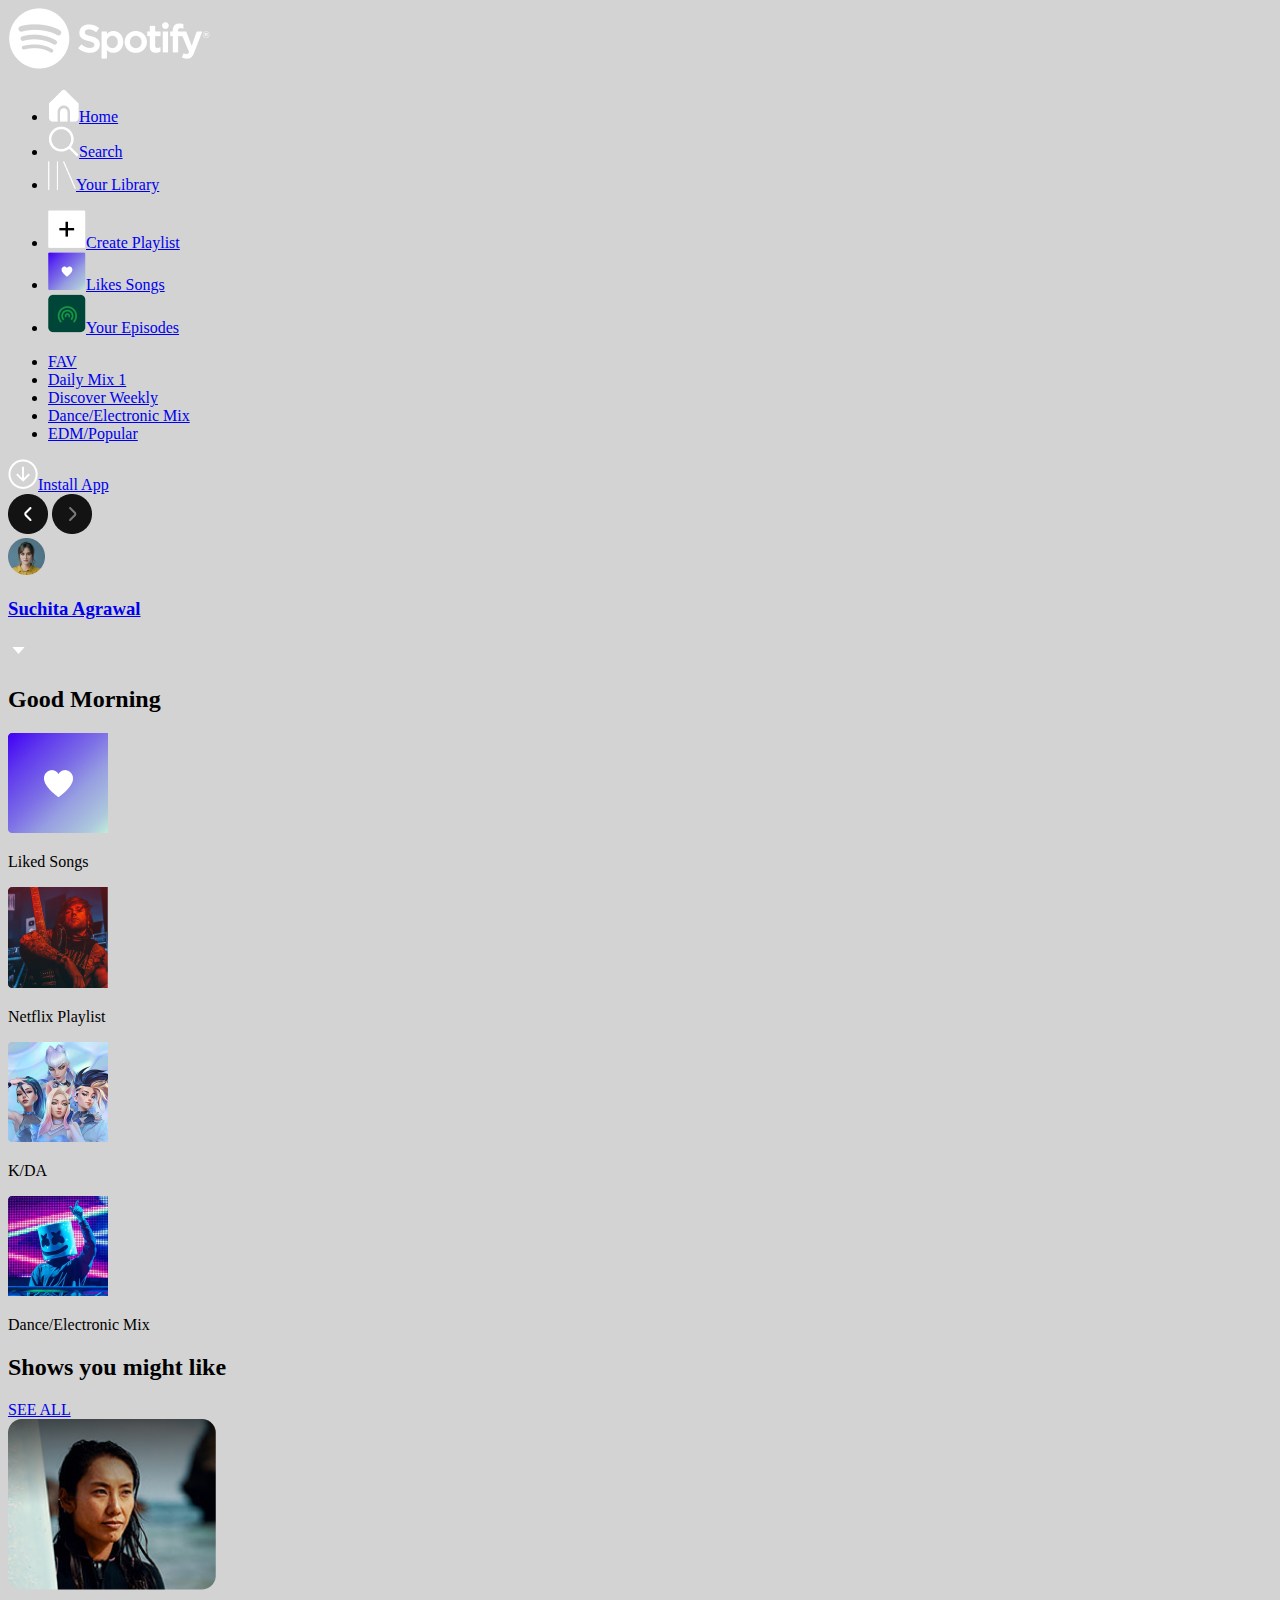
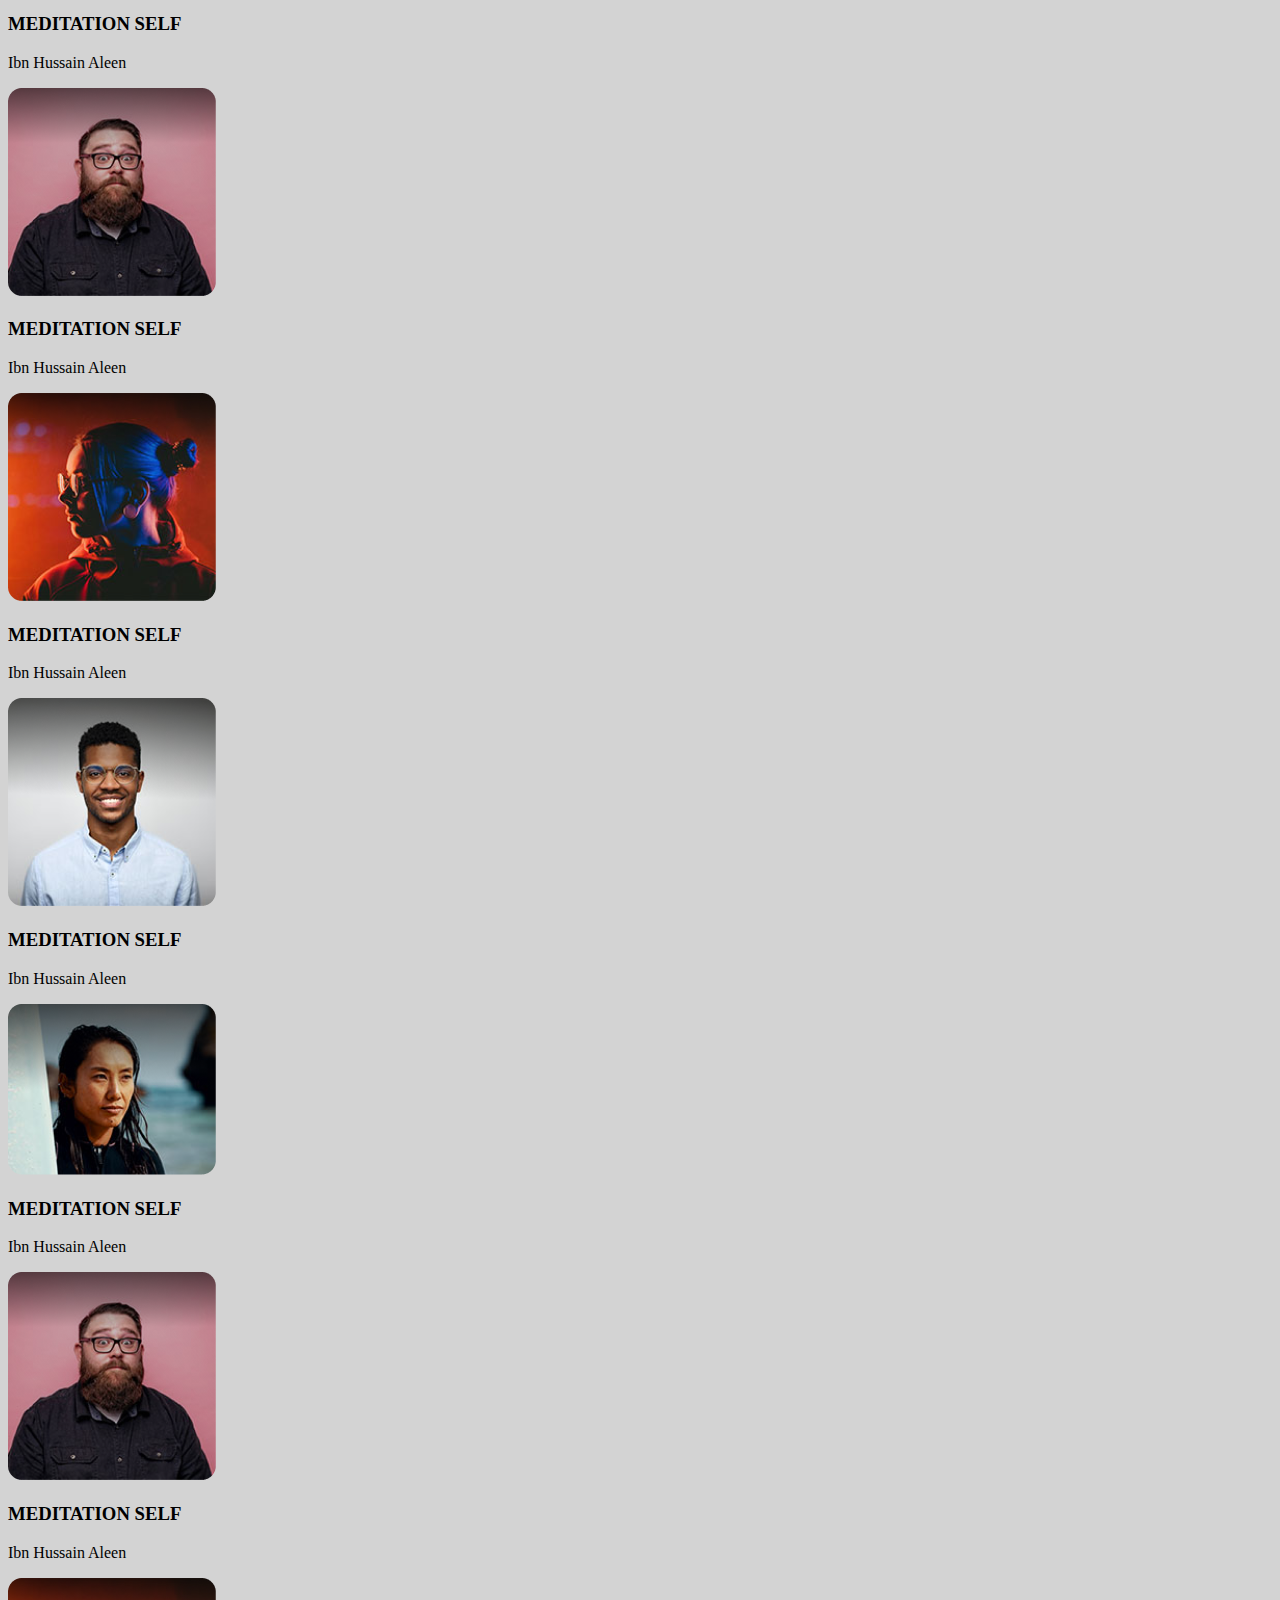
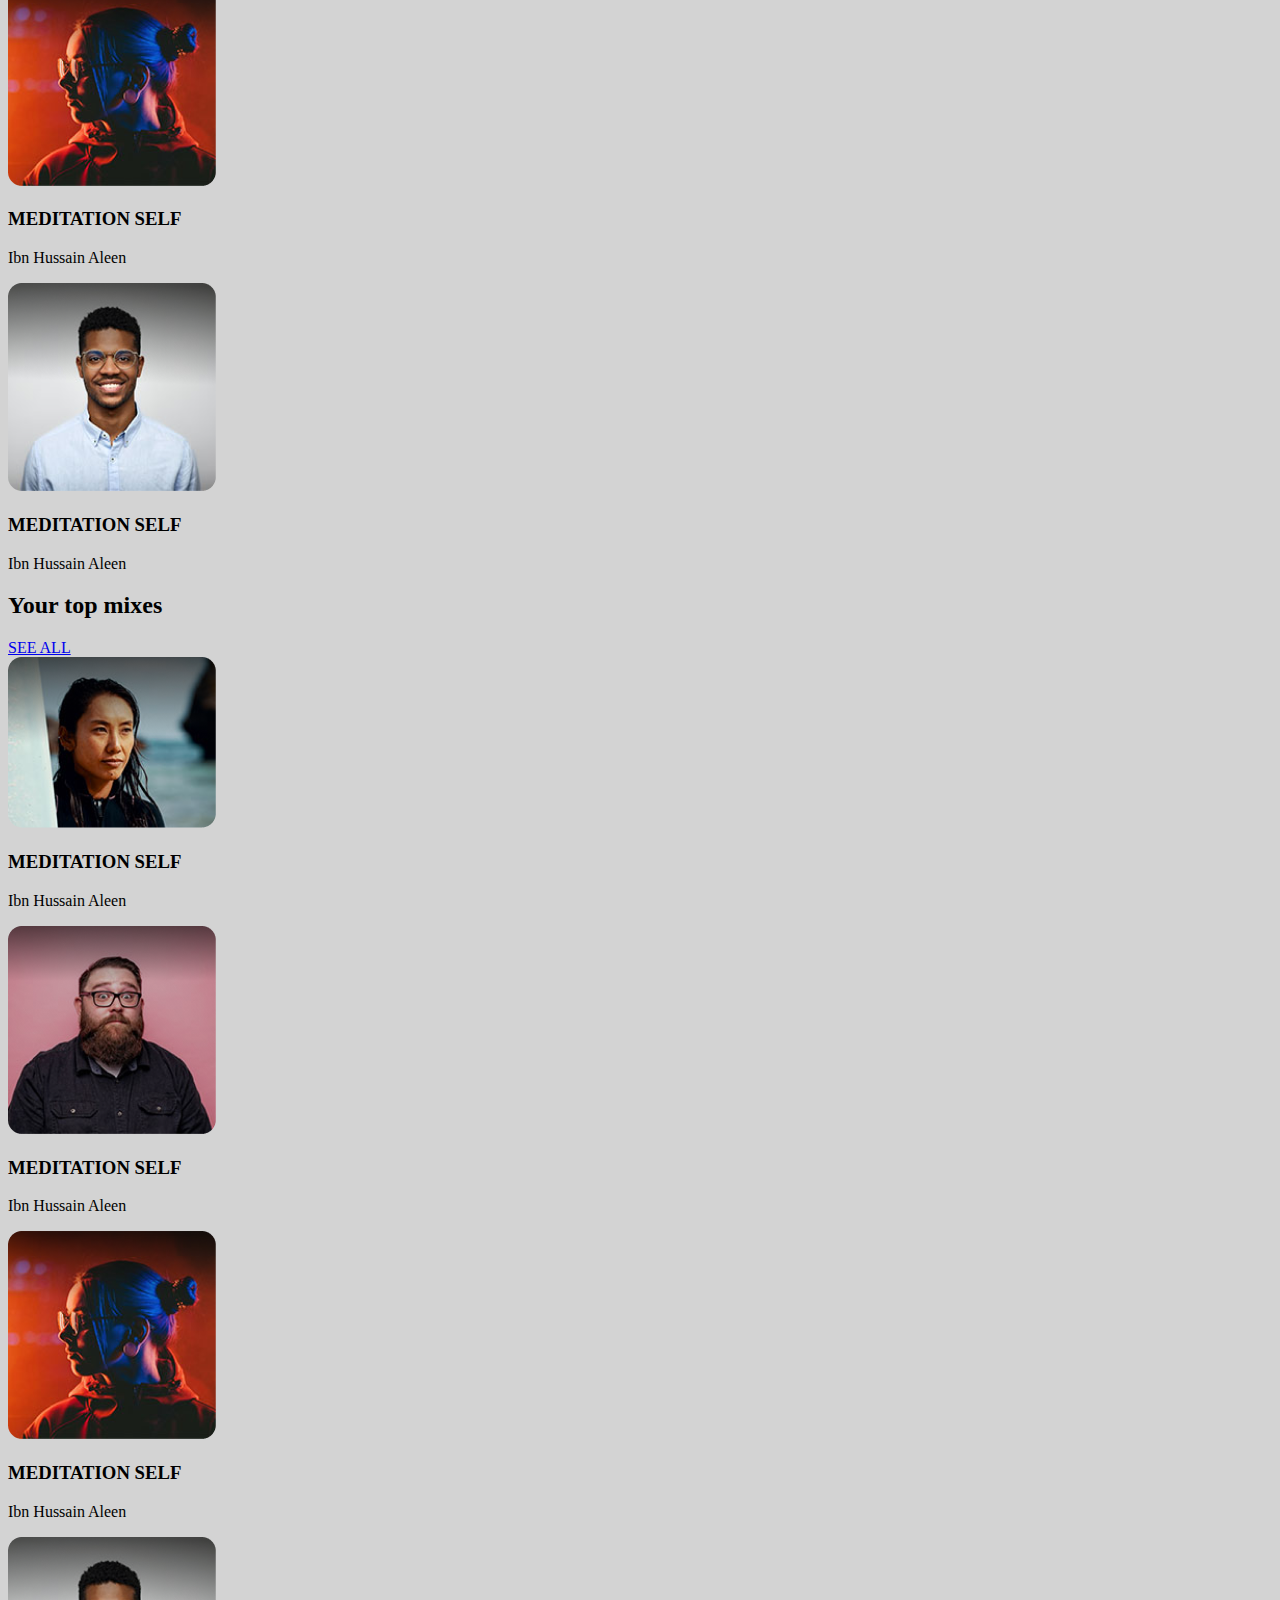
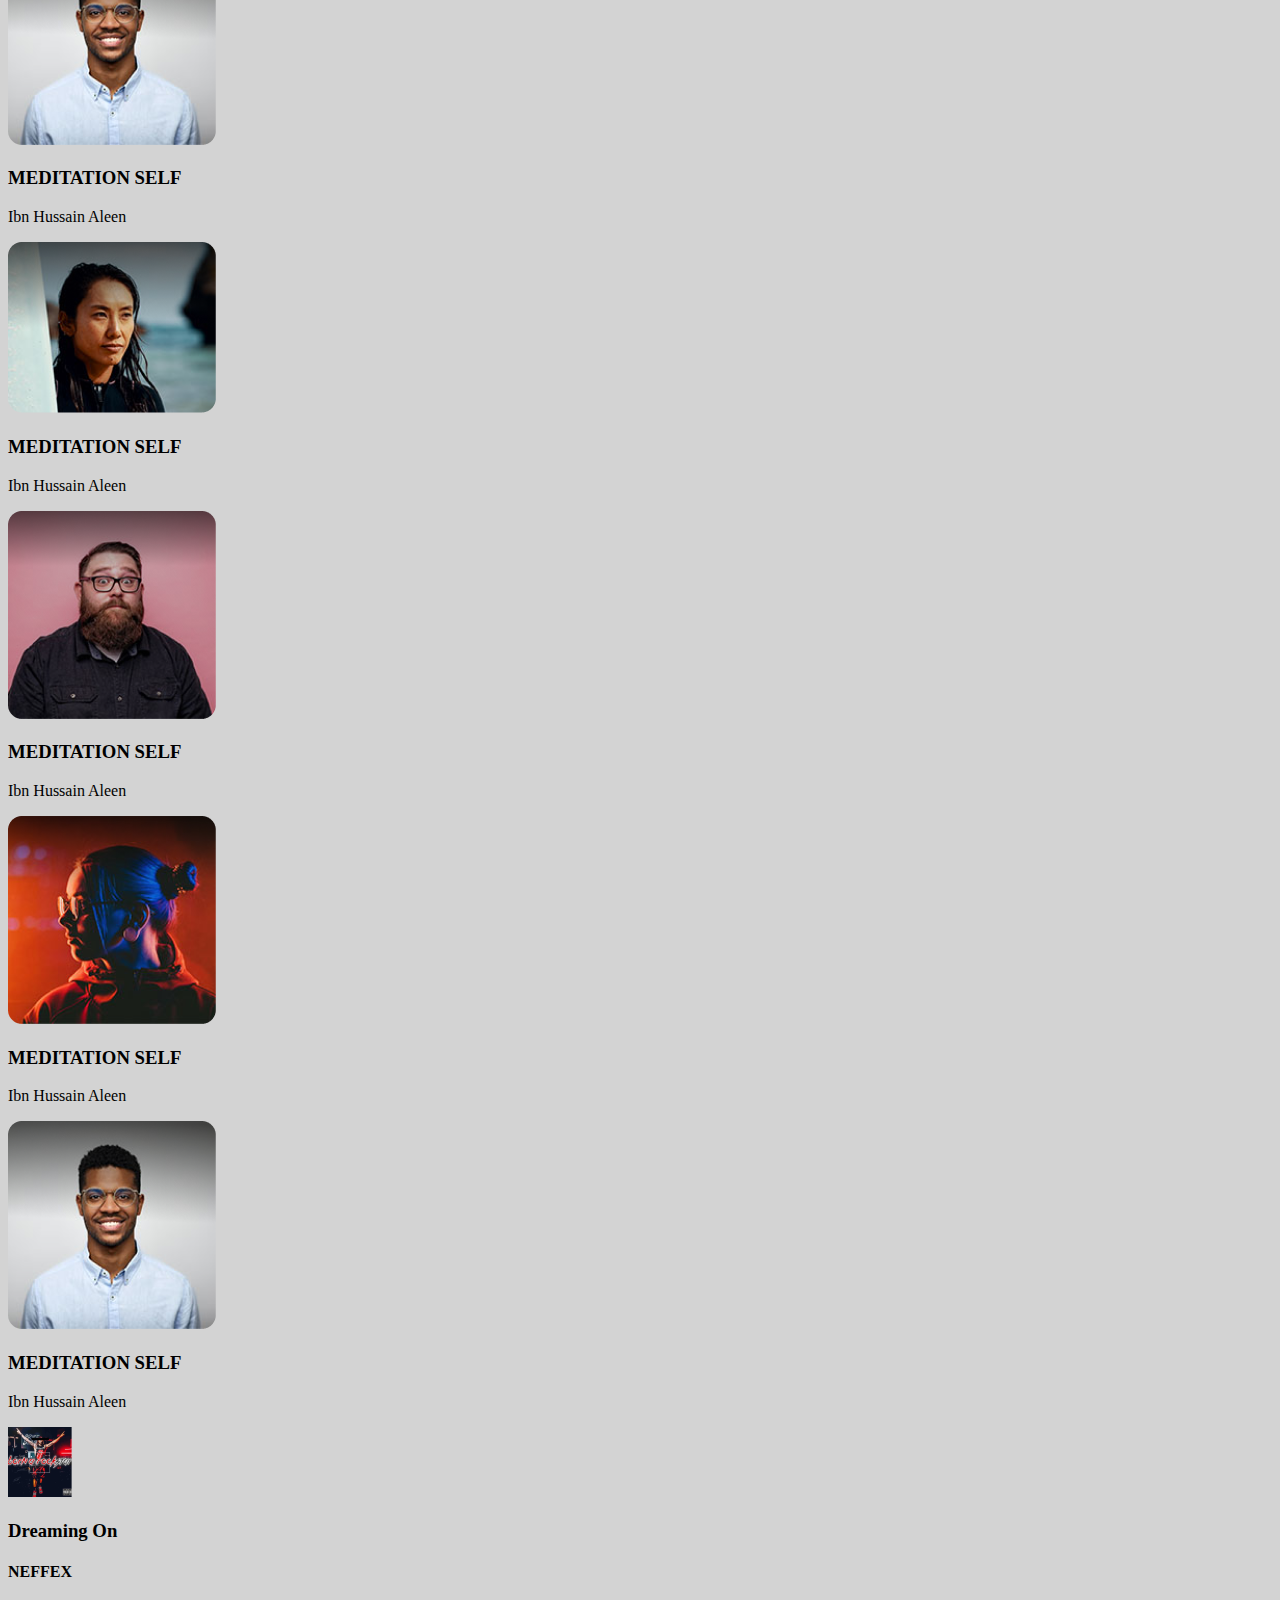
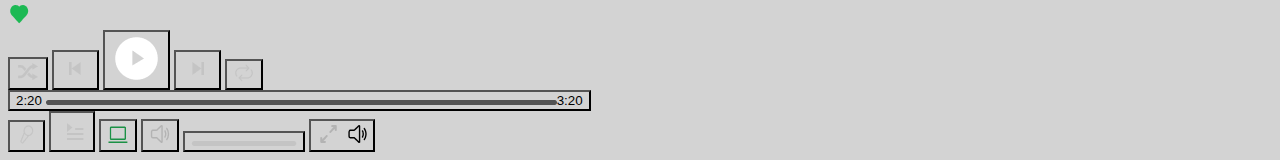
==== index.html @ 658cb2c1 "HTML structure" ====
<!DOCTYPE html>
<html lang="en">
  <head>
    <meta charset="UTF-8" />
    <meta name="viewport" content="width=device-width, initial-scale=1.0" />
    <title>Document</title>
    <link rel="stylesheet" href="style.css" />
  </head>
  <body>
    <div id="layout">
      <div id="a">
        <div class="side-nav-bar">
          <div class="spotify-logo">
            <img src="./figma/1/Spotify logo.png" />
          </div>
          <!-- <li id="home-btn"><a href="#" class="flex"><img src="./figma/1/Home.png">Home</a></li> -->

          <div class="left-top left">
            <ul>
              <li class="home-btn">
                <a href="#" class="flex"
                  ><img src="./figma/1/Home.png" />Home</a
                >
              </li>
              <li>
                <a href="#" class="flex"
                  ><img src="./figma/1/Search.png" />Search</a
                >
              </li>
              <li>
                <a href="#" class="flex"
                  ><img src="./figma/1/Your library.png" />Your Library</a
                >
              </li>
            </ul>
          </div>

          <div class="left-middle left">
            <ul>
              <li>
                <a href="#" class="flex"
                  ><img src="./figma/1/plus.png" />Create Playlist</a
                >
              </li>
              <li>
                <a href="#" class="flex"
                  ><img src="./figma/1/purpleheart.png" />Likes Songs</a
                >
              </li>
              <li>
                <a href="#" class="flex"
                  ><img src="./figma/1/hotspot.png" />Your Episodes</a
                >
              </li>
            </ul>
          </div>

          <div class="left-playlist left">
            <ul>
              <li><a href="#">FAV</a></li>
              <li><a href="#">Daily Mix 1</a></li>
              <li><a href="#">Discover Weekly</a></li>
              <li><a href="#">Dance/Electronic Mix</a></li>
              <li><a href="#">EDM/Popular</a></li>
            </ul>
          </div>

          <div class="install-app">
            <a href="#" class="flex">
              <img src="./figma/1/download.png" />Install App
            </a>
          </div>
        </div>
      </div>
      <div id="b">
        <div class="main-container">
          <div class="top-bar">
            <div class="left-right-button">
              <a href="#"><img src="./figma/1/backward.png" /></a>
              <a href="#"><img src="./figma/1/forward.png" /></a>
            </div>

            <div class="your-profile">
              <a href="#" class="flex"
                ><img src="./figma/1/profile.png" />
                <h3>Suchita Agrawal</h3>
                <img src="./figma/1/down.png"
              /></a>
            </div>
          </div>
        </div>
      </div>
      <div id="c">
        <div class="title-playlist">
          <h2>Good Morning</h2>
          <div class="list-1">
            <div class="card-1">
              <img src="./figma/1/Purple-big.png" width="100px" />
              <p>Liked Songs</p>
            </div>
            <div class="card-1">
              <img src="./figma/1/man.png" width="100px" />
              <p>Netflix Playlist</p>
            </div>
            <div class="card-1">
              <img src="./figma/1/KDA.png" width="100px" />
              <p>K/DA</p>
            </div>
            <div class="card-1">
              <img src="./figma/1/marshmellow.png" width="100px" />
              <p>Dance/Electronic Mix</p>
            </div>
          </div>
        </div>
        <div class="heading">
          <h2>Shows you might like</h2>
          <a href="#">SEE ALL</a>
        </div>
        <div class="title-playlist-2">
          <div class="list-2">
            <div class="card-2">
              <img
                class="card-2-img"
                src="./figma/1/Rectangle 16.png"
                alt="img"
              />
              <h3>MEDITATION SELF</h3>
              <p>Ibn Hussain Aleen</p>
            </div>

            <div class="card-2">
              <img
                class="card-2-img"
                src="./figma/1/Rectangle 21.png"
                alt="img"
              />
              <h3>MEDITATION SELF</h3>
              <p>Ibn Hussain Aleen</p>
            </div>

            <div class="card-2">
              <img
                class="card-2-img"
                src="./figma/1/Rectangle 22.png"
                alt="img"
              />
              <h3>MEDITATION SELF</h3>
              <p>Ibn Hussain Aleen</p>
            </div>

            <div class="card-2">
              <img
                class="card-2-img"
                src="./figma/1/Rectangle 23.png"
                alt="img"
              />
              <h3>MEDITATION SELF</h3>
              <p>Ibn Hussain Aleen</p>
            </div>

            <div class="card-2">
              <img
                class="card-2-img"
                src="./figma/1/Rectangle 16.png"
                alt="img"
              />
              <h3>MEDITATION SELF</h3>
              <p>Ibn Hussain Aleen</p>
            </div>

            <div class="card-2">
              <img
                class="card-2-img"
                src="./figma/1/Rectangle 21.png"
                alt="img"
              />
              <h3>MEDITATION SELF</h3>
              <p>Ibn Hussain Aleen</p>
            </div>

            <div class="card-2">
              <img
                class="card-2-img"
                src="./figma/1/Rectangle 22.png"
                alt="img"
              />
              <h3>MEDITATION SELF</h3>
              <p>Ibn Hussain Aleen</p>
            </div>

            <div class="card-2">
              <img
                class="card-2-img"
                src="./figma/1/Rectangle 23.png"
                alt="img"
              />
              <h3>MEDITATION SELF</h3>
              <p>Ibn Hussain Aleen</p>
            </div>
          </div>
        </div>

        <div class="heading">
          <h2>Your top mixes</h2>
          <a href="#">SEE ALL</a>
        </div>
        <div class="title-playlist-2">
          <div class="list-2">
            <div class="card-2">
              <img
                class="card-2-img"
                src="./figma/1/Rectangle 16.png"
                alt="img"
              />
              <h3>MEDITATION SELF</h3>
              <p>Ibn Hussain Aleen</p>
            </div>

            <div class="card-2">
              <img
                class="card-2-img"
                src="./figma/1/Rectangle 21.png"
                alt="img"
              />
              <h3>MEDITATION SELF</h3>
              <p>Ibn Hussain Aleen</p>
            </div>

            <div class="card-2">
              <img
                class="card-2-img"
                src="./figma/1/Rectangle 22.png"
                alt="img"
              />
              <h3>MEDITATION SELF</h3>
              <p>Ibn Hussain Aleen</p>
            </div>

            <div class="card-2">
              <img
                class="card-2-img"
                src="./figma/1/Rectangle 23.png"
                alt="img"
              />
              <h3>MEDITATION SELF</h3>
              <p>Ibn Hussain Aleen</p>
            </div>

            <div class="card-2">
              <img
                class="card-2-img"
                src="./figma/1/Rectangle 16.png"
                alt="img"
              />
              <h3>MEDITATION SELF</h3>
              <p>Ibn Hussain Aleen</p>
            </div>

            <div class="card-2">
              <img
                class="card-2-img"
                src="./figma/1/Rectangle 21.png"
                alt="img"
              />
              <h3>MEDITATION SELF</h3>
              <p>Ibn Hussain Aleen</p>
            </div>

            <div class="card-2">
              <img
                class="card-2-img"
                src="./figma/1/Rectangle 22.png"
                alt="img"
              />
              <h3>MEDITATION SELF</h3>
              <p>Ibn Hussain Aleen</p>
            </div>

            <div class="card-2">
              <img
                class="card-2-img"
                src="./figma/1/Rectangle 23.png"
                alt="img"
              />
              <h3>MEDITATION SELF</h3>
              <p>Ibn Hussain Aleen</p>
            </div>
          </div>
        </div>
      </div>
      <div id="d">
        <div class="down-music-player">
          <div class="music-player-option">
            <div class="artist-title-section">
              <img src="./figma/1/playing-img.png" alt="img" />
              <div>
                <h3>Dreaming On</h3>
                <h4>NEFFEX</h4>
              </div>
              <img src="./figma/1/green-heart.png" alt="heart" />
            </div>
            <div class="music-player">
              <div class="music-player-1">
                <button type="button">
                  <img src="./figma/1/shuffle.png" alt="img" />
                </button>
                <button type="button">
                  <img src="./figma/1/previous.png" alt="img" />
                </button>
                <button type="button">
                  <img src="./figma/1/gridicons_play.png" alt="img" />
                </button>
                <button type="button">
                  <img src="./figma/1/bx_bx-skip-previous.png" alt="img" />
                </button>
                <button type="button">
                  <img
                    src="./figma/1/fluent_arrow-repeat-all-20-regular.png"
                    alt="img"
                  />
                </button>
              </div>
              <div class="music-player-1">
                <!-- <button type="button">
                    <img src="./figma/1/Rectangle 18.png" alt="img"/>
                </button> -->
                <button type="button">
                  2:20 <img src="./figma/1/Rectangle 19.png" alt="img" />3:20
                </button>
              </div>
            </div>

            <div class="right-options">
              <button type="button">
                <img src="./figma/1/microphone-stage.png" alt="img" />
              </button>
              <button type="button">
                <img src="./figma/1/query-queue.png" alt="img" />
              </button>
              <button type="button">
                <img src="./figma/1/carbon_laptop.png" alt="img" />
              </button>
              <button type="button">
                <img src="./figma/1/speaker-white.png" alt="img" />
              </button>
              <button type="button">
                <img src="./figma/1/volume-bar.png" alt="img" />
              </button>
              <button type="button">
                <img src="./figma/1/strech-speaker.png" alt="img" />
              </button>
            </div>
          </div>

          <!-- <div class="listening-on-device">
               <button type="button"><img src="./figma/1/Listening on DEVICE.png"></button>
            </div> -->
        </div>
      </div>
    </div>
  </body>
</html>
---- style.css ----
*{
    background-color: lightgray;
}
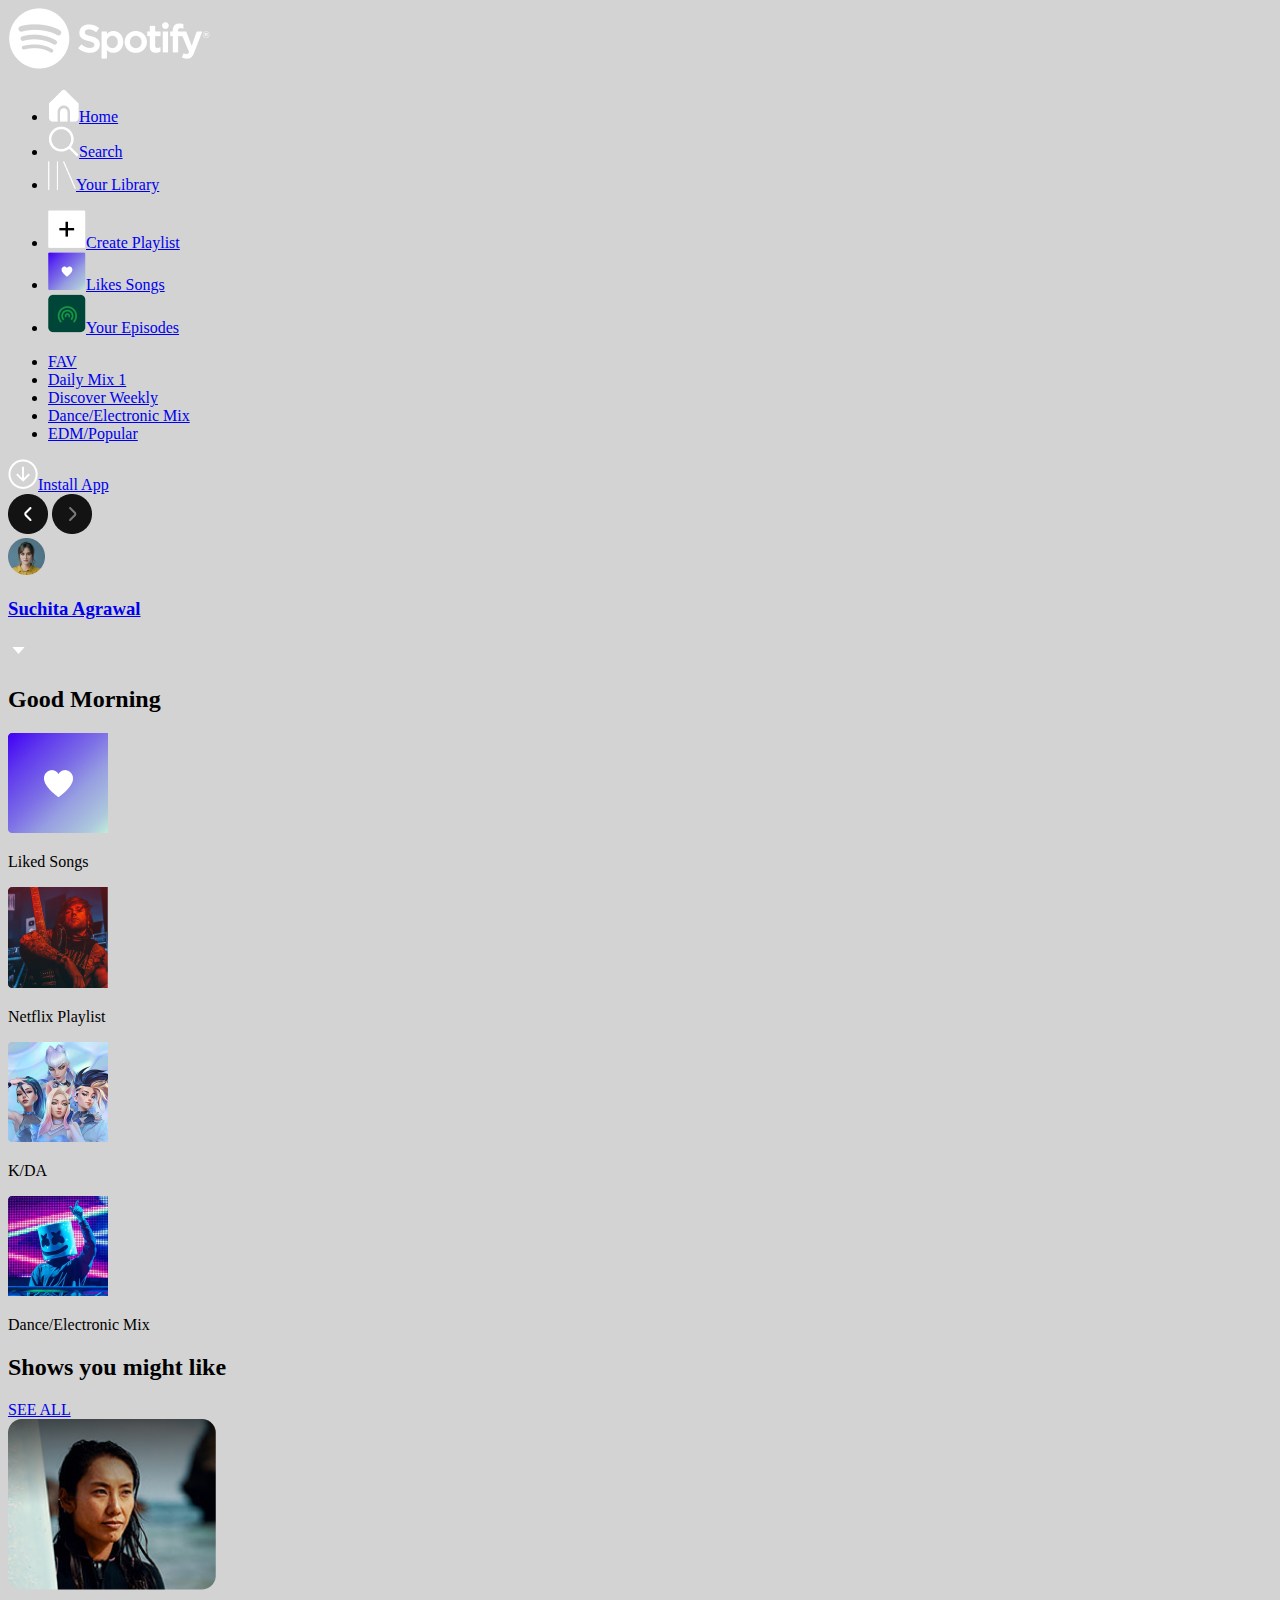
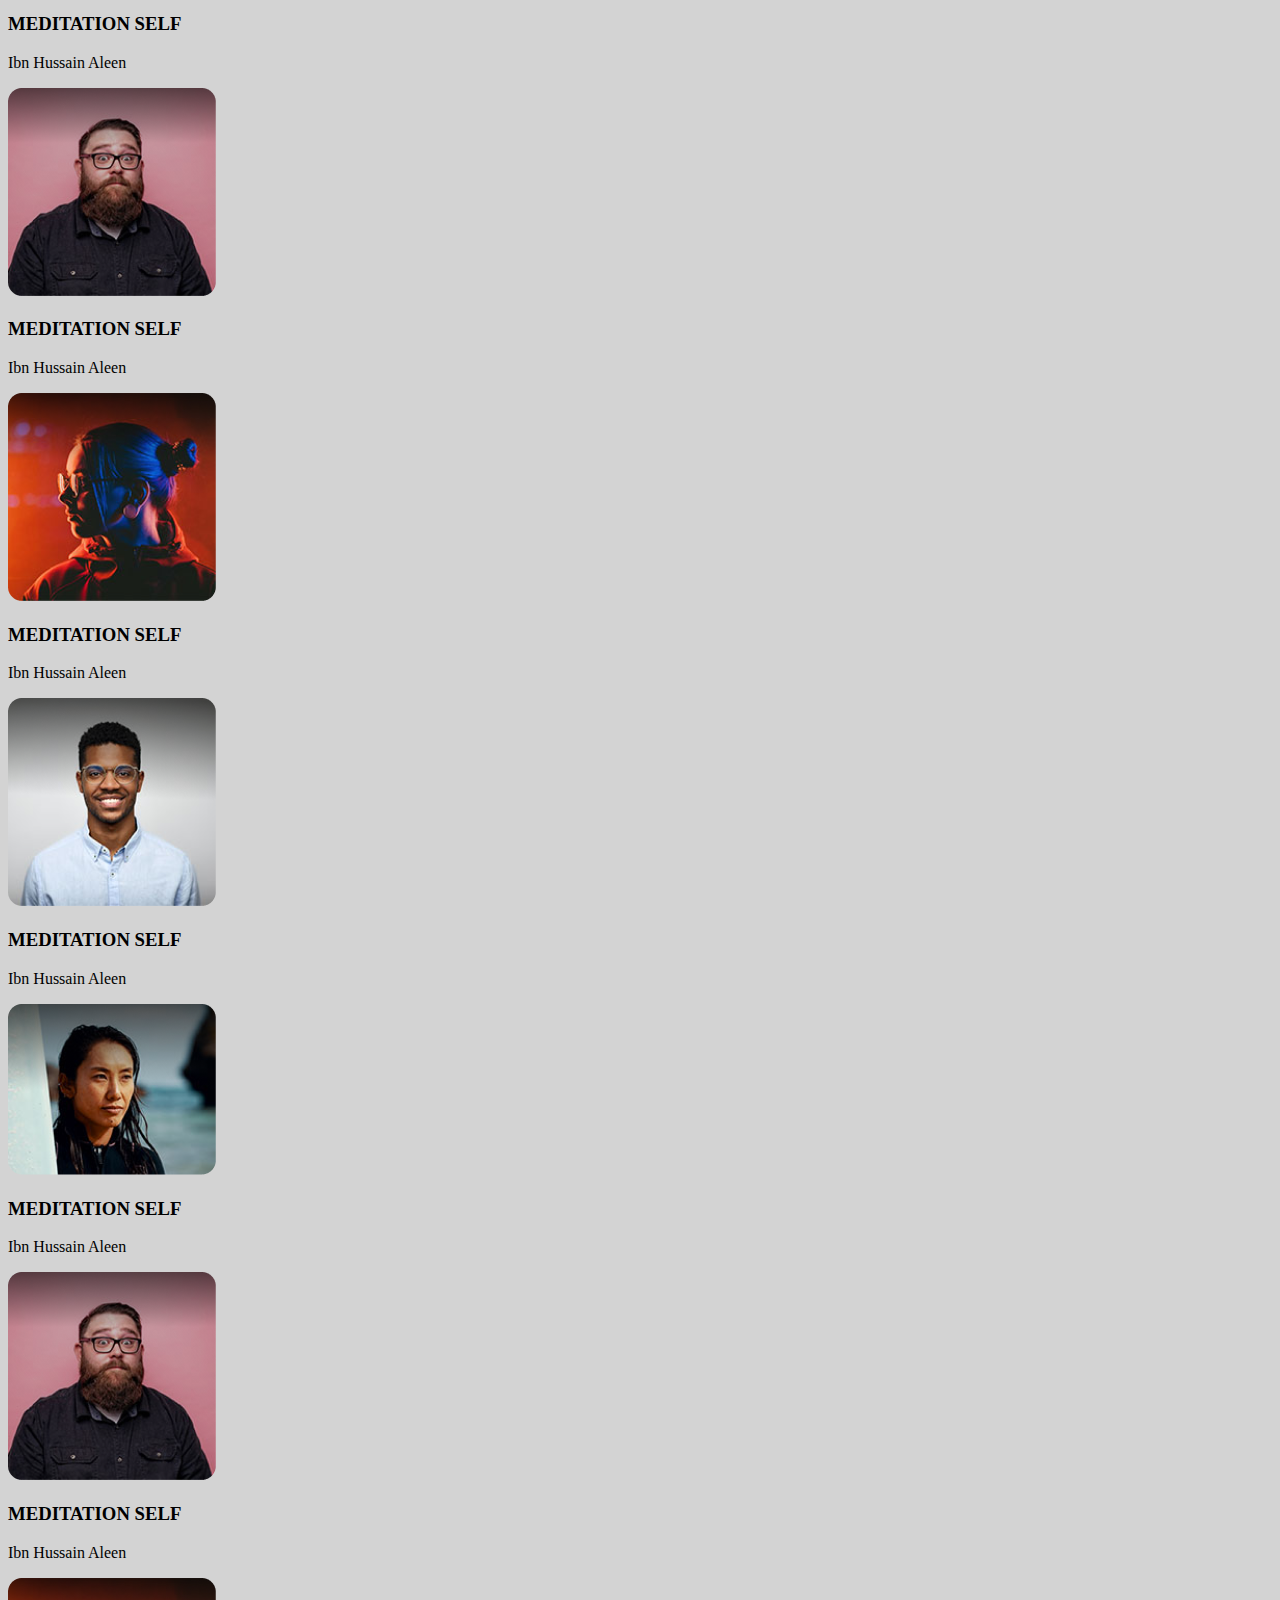
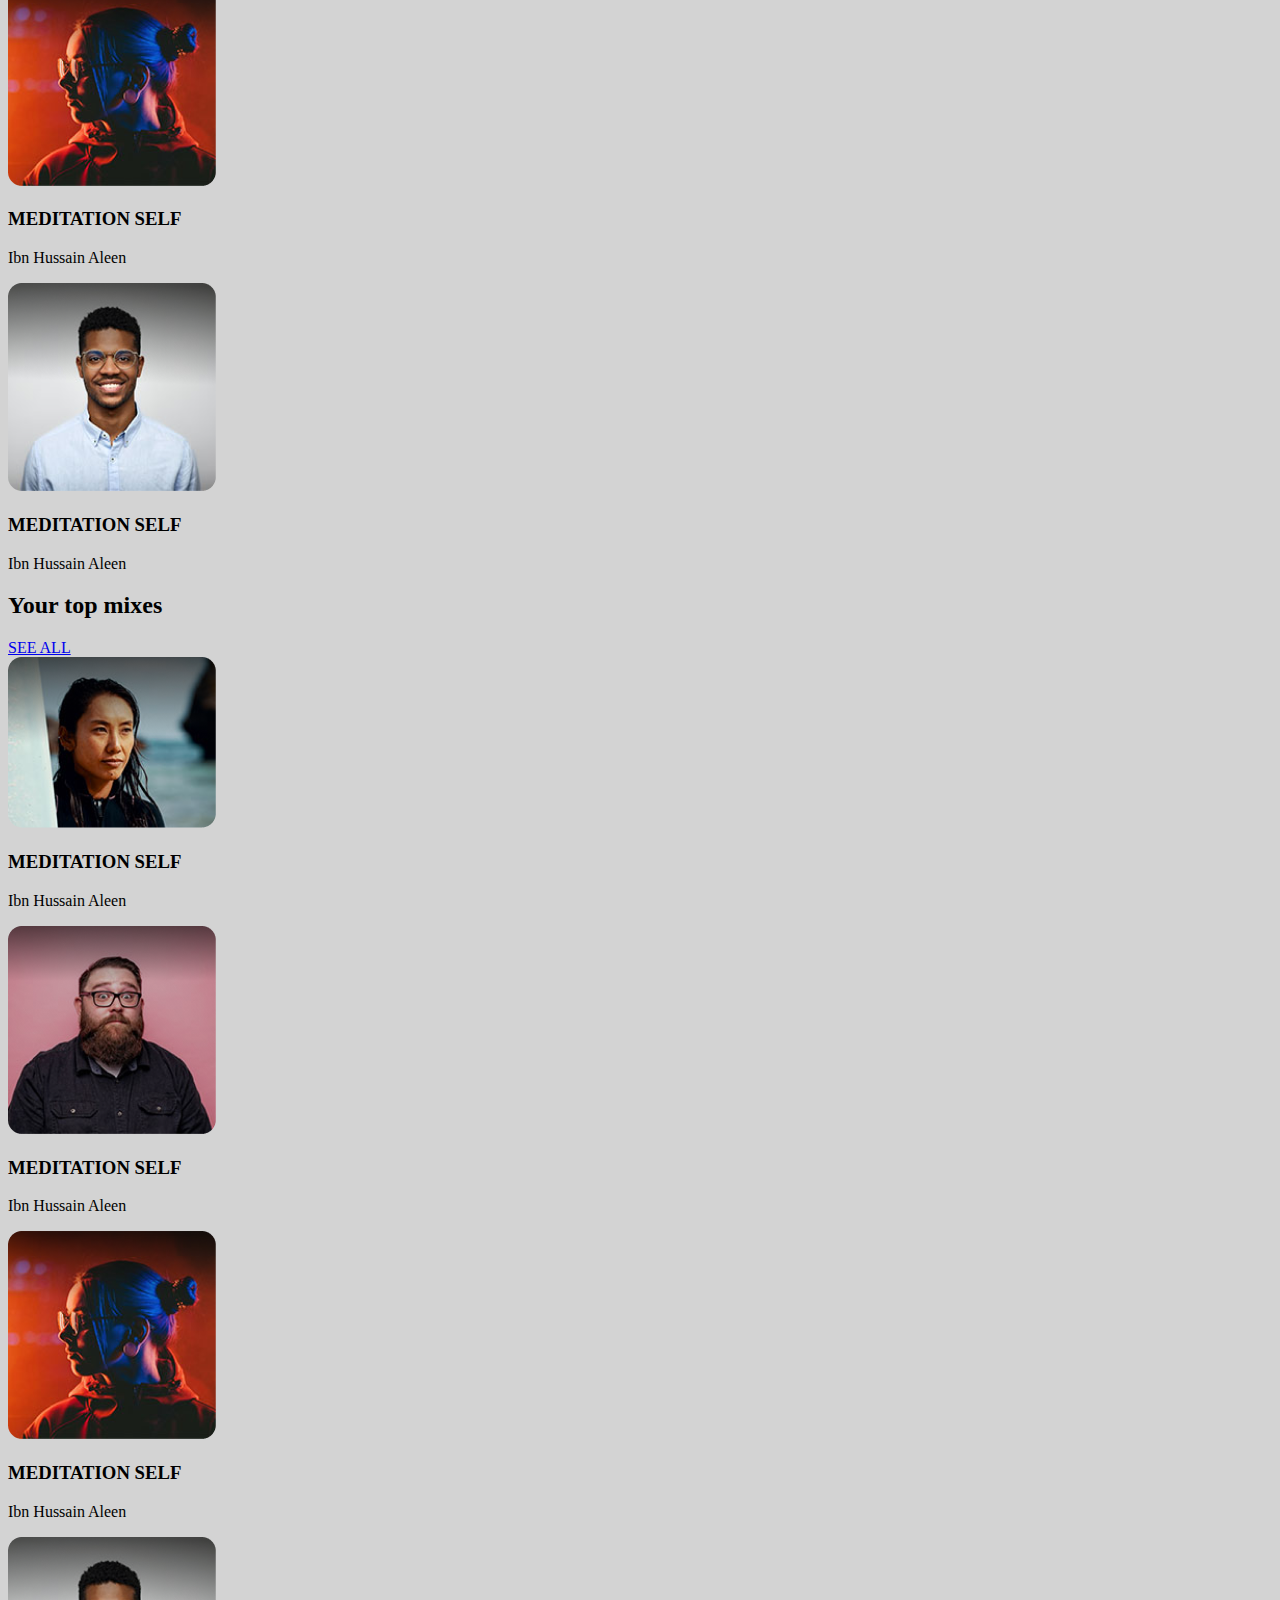
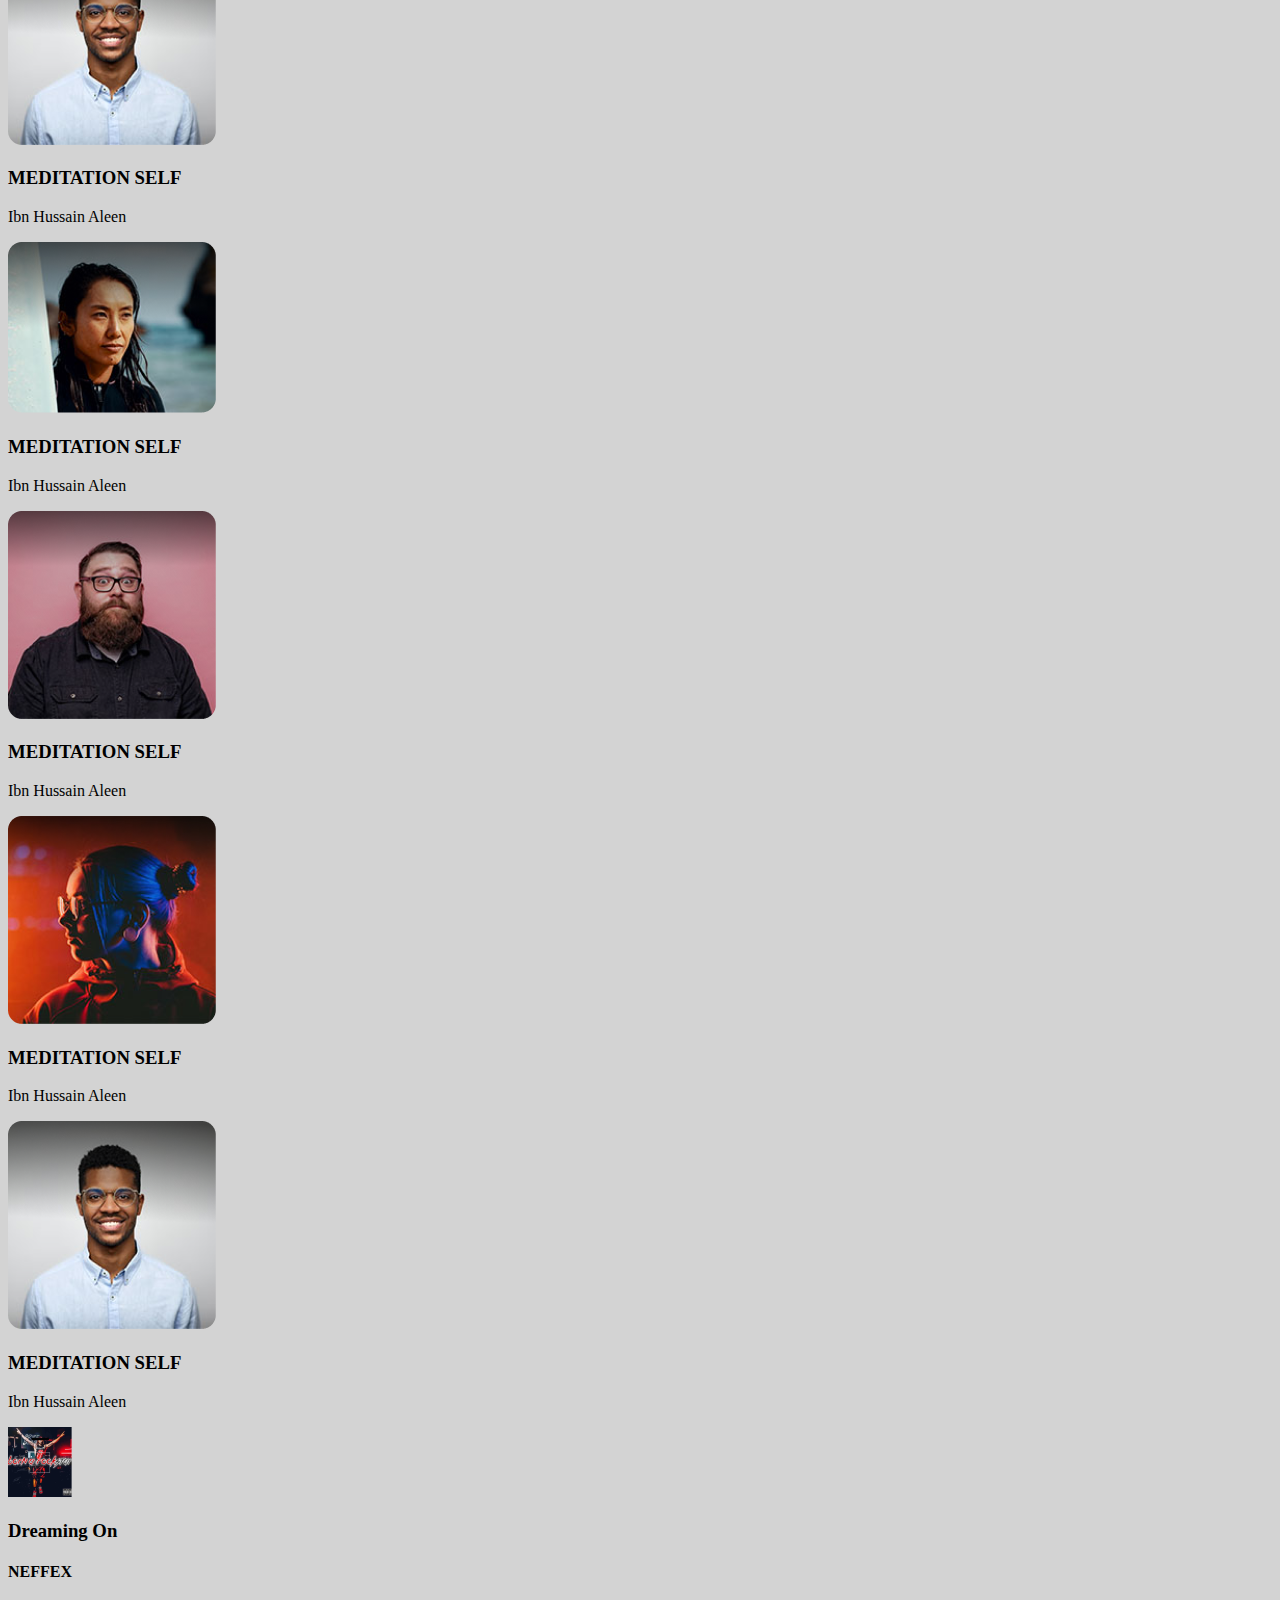
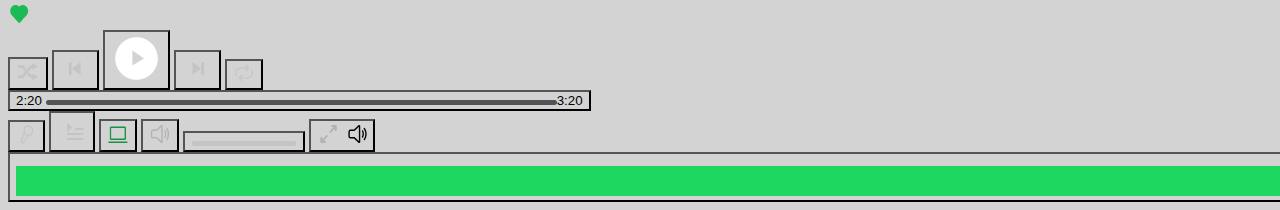
==== commit f28bc430: "added bottom part" ====
--- a/index.html
+++ b/index.html
@@ -352,9 +352,9 @@
             </div>
           </div>
 
-          <!-- <div class="listening-on-device">
+            <div class="listening-on-device">
                <button type="button"><img src="./figma/1/Listening on DEVICE.png"></button>
-            </div> -->
+            </div>
         </div>
       </div>
     </div>
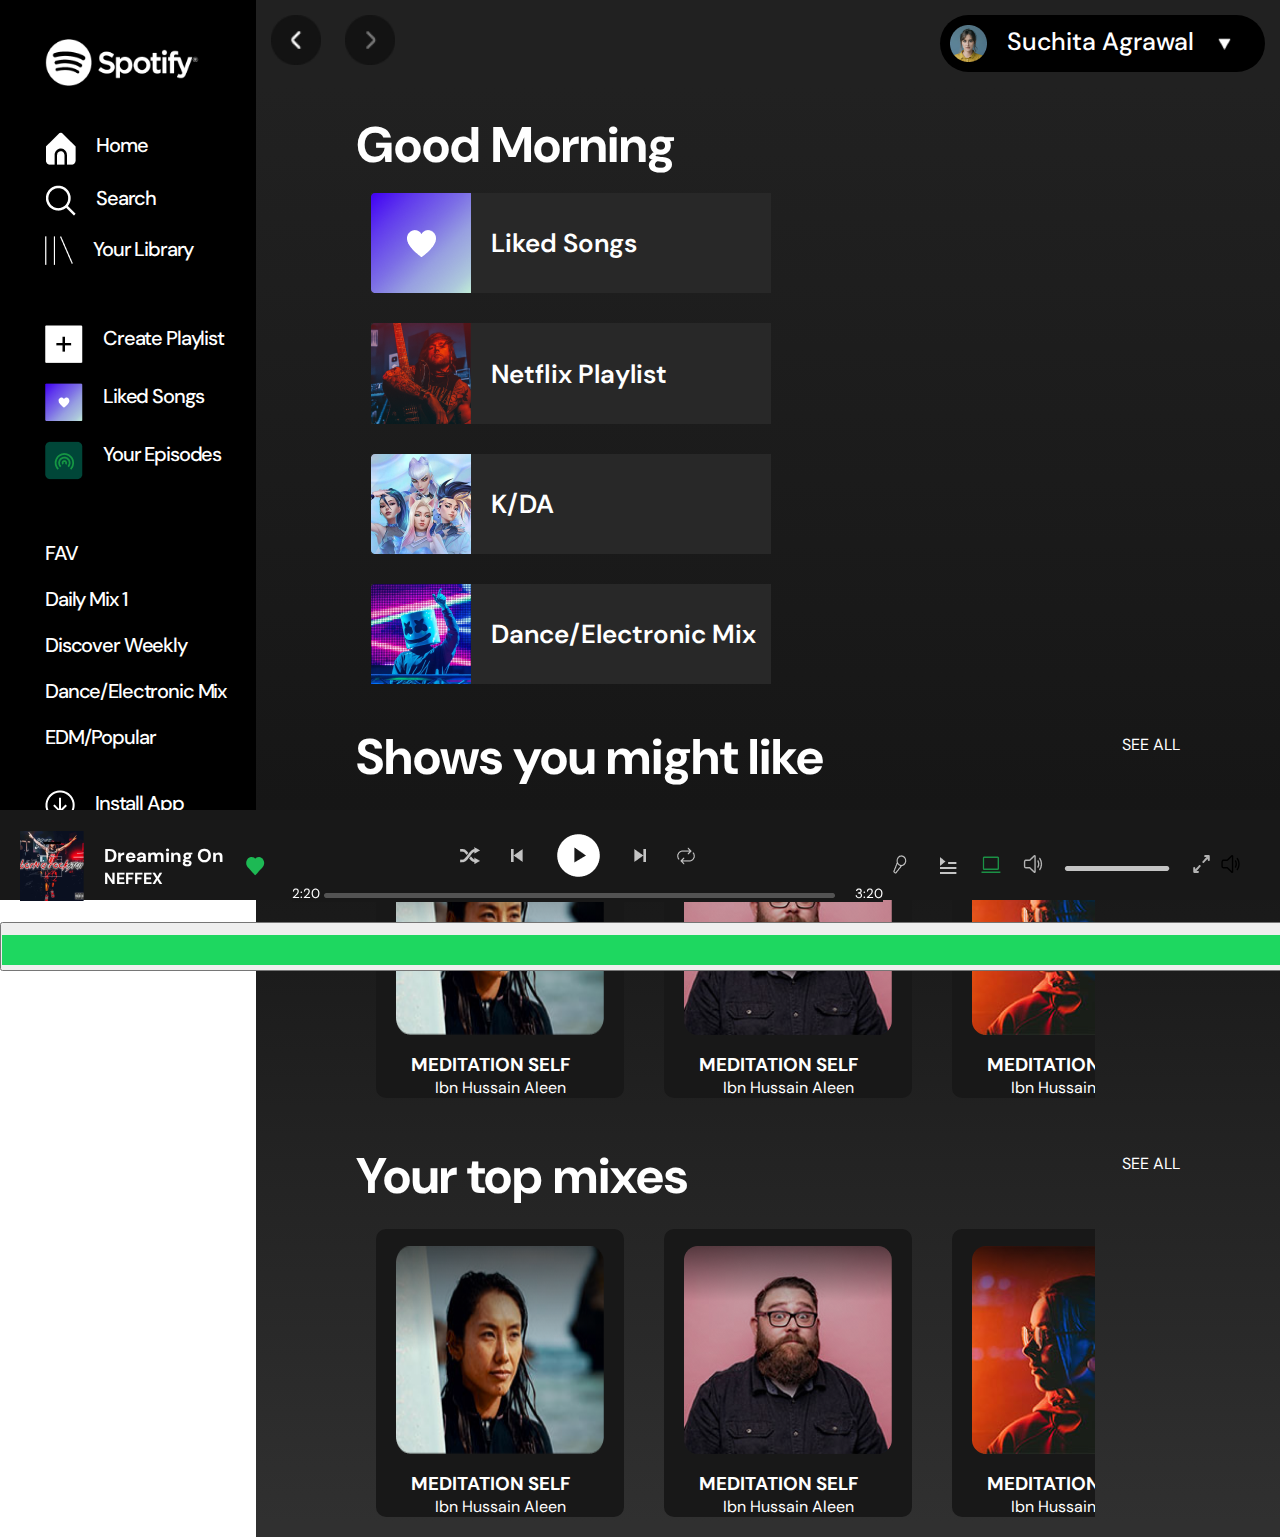
==== commit cf2aa6ca: "just started" ====
--- a/index.html
+++ b/index.html
@@ -3,7 +3,7 @@
   <head>
     <meta charset="UTF-8" />
     <meta name="viewport" content="width=device-width, initial-scale=1.0" />
-    <title>Document</title>
+    <title>Home</title>
     <link rel="stylesheet" href="style.css" />
   </head>
   <body>
@@ -44,7 +44,7 @@
               </li>
               <li>
                 <a href="#" class="flex"
-                  ><img src="./figma/1/purpleheart.png" />Likes Songs</a
+                  ><img src="./figma/1/purpleheart.png" />Liked Songs</a
                 >
               </li>
               <li>
--- a/style.css
+++ b/style.css
@@ -1,3 +1,304 @@
+@import url('https://fonts.googleapis.com/css2?family=DM+Sans:opsz,wght@9..40,500;9..40,700&family=Roboto:wght@300&display=swap');
 *{
-    background-color: lightgray;
-}+    margin: 0;
+    padding: 0;
+    font-family:'DM Sans', sans-serif;
+    /* background-color: black; */
+    
+}
+#layout{
+    display: grid;
+    height: 100vh;
+    width: 100vw;
+    grid-template-columns: 1fr 4fr;
+    grid-template-rows: 1fr 8fr 1fr;
+    grid-template-areas: 
+    "h m"
+    "h c"
+    "f f";
+}
+#a{
+    background-color: black;
+    grid-area: h;
+    white-space: wrap;
+    position: fixed;
+    left: 0;
+    top: 0;
+    bottom: 0;
+    right: 80%; 
+    overflow: scroll;
+    /* flex-wrap: wrap; */
+    
+}
+#b{
+    background-color: #212121;
+    grid-area: m;
+    position: sticky;
+    top: 0;
+    right: 0;
+    bottom: 90%;
+    left: 20%;
+    flex-wrap: wrap;
+    /* overflow: scroll; */
+    /* left: 20%; */
+}
+#c{
+    background: linear-gradient(to bottom, #212121, #161616, #303030 99%);
+    grid-area: c;
+    /* position: sticky;
+    right: 0;
+    left: 20%;
+     top: 1%; 
+     bottom:1%; */
+     flex-wrap: wrap;
+     padding-inline: 50px;
+    
+}
+#d{
+    background-color: #181818;
+    grid-area: f;
+    position: fixed;
+    bottom: 0;
+    left:0;
+    right: 0;
+    top: 90%;
+     padding-bottom: 90px;
+    /* margin-bottom: 90px; */
+    /* flex-wrap: wrap; */
+    /* overflow-x: auto; */
+}
+
+/* .side-nav-bar .left-top-left ul li .home-btn{
+    border-radius: 6px;
+    background: #282828;
+    width: 85%;
+    padding: 20px;
+}  */
+/* #home-btn a:link{
+    color: green;
+} */
+
+.side-nav-bar{
+    padding-left: 45px;
+    font-family: 'DM Sans', sans-serif;
+    font-size: 20px;
+    font-weight: 500;
+    line-height: normal;
+    letter-spacing: -1.14px;
+    color: white;
+    display: flex;
+    flex-direction: column;
+    /* position: sticky; */
+}
+.spotify-logo img{
+    width: 73%;
+    height: 4%;
+    margin-top: 39.29px;
+    margin-bottom:20px;
+}
+.install-app{
+    margin-bottom: 100px;
+    position: sticky; 
+}
+.left{
+    margin-block: 20px;
+}
+
+ul{
+    list-style-type: none;
+    display: flex;
+    flex-direction: column;
+    justify-content: space-between;
+    
+}
+
+li{
+    margin-bottom: 20px;
+}
+img{
+    margin-right: 20px;
+    
+}
+a:hover{
+    color: green;
+}
+
+a{
+    color: white;
+    text-decoration: none;
+}
+
+.flex{
+    display: flex;
+}
+.main-container{
+    position: sticky;
+}
+
+.top-bar{
+    display: flex;
+    justify-content: space-between;
+    padding: 15px;
+    
+}
+
+.your-profile{
+    background-color: black;
+    border-radius: 33px;
+    padding: 10px;
+    display: flex;
+    
+}
+
+.your-profile a h3{
+    font-weight: 500;
+    font-size: 25px;
+    
+}
+
+.left-right-button a img{
+     height: 50px;
+     width: 50px;
+     cursor: not-allowed;
+
+}
+.title-playlist{
+    margin-left: 50px;
+    width: 90%;
+}
+h2{
+    color: white;
+    margin-top: 25px;
+    font-size: 50px;
+}
+.card-1{
+    display: flex;
+    color: white;
+    background-color:#282828;
+    font-size: 26px;
+    width: 400px;
+    align-items: center;
+    font-weight: 600;
+    margin: 15px;
+}
+.list-1{
+    display: flex;
+    /* justify-content: space-evenly; */
+    flex-wrap: wrap;
+}
+
+.title-playlist-2{
+    margin-left: 50px;
+    width: 80%;
+    /* height: 900px; */
+    /* background-color: gray; */
+     overflow: auto; 
+}
+::-webkit-scrollbar{
+    display: none;
+}
+.heading{
+    display: flex;
+    margin-inline: 50px;
+    justify-content: space-between;
+    align-items: center;
+}
+#heading>a{
+    font-size: 20px;
+    color: #B3B3B3;
+
+    /* right: 50px; */
+}
+.card-2{
+    color: white;
+    display: flex;
+    flex-direction: column; 
+    align-items: center;
+    background-color: #181818;
+    margin: 20px;
+    border-radius: 10px;
+}
+
+.list-2{
+    width: 240px;
+    /* display: inline-block; */
+    display: flex;
+    
+}
+
+.card-2-img{
+    padding-left: 20px;
+    padding-block: 17px;
+    width: 208px;
+    height: 208px;
+}
+.title-playlist .list-1 .card-1:hover{
+    background-color: #303030;
+}
+
+.title-playlist-2 .list-2 .card-2:hover{
+    background-color: #282828;
+}
+
+.music-player-option{
+    display: flex;
+    flex-direction: row;
+    justify-content: space-between;
+    margin: 20px;
+    overflow: scroll;
+    /* flex-wrap: wrap; */
+}
+
+h4 , h3{
+    color: white;
+    margin-right: 20px;
+}
+.artist-title-section{
+    display: flex;
+    align-items: center;
+}
+.right-options{
+    display: flex;
+    align-items: center;
+}
+.right-options button{
+    background-color: #181818;
+    border-style: none;
+    cursor: pointer;
+}
+.music-player button{
+    background-color: #181818;
+    border-style: none;
+    color: white;
+    /* cursor: pointer; */
+}
+.music-player{
+    display: flex;
+    flex-direction: column;
+    align-items: center;
+}
+.music-player-1{
+    display: flex;
+    align-items: center;
+    /* justify-content: center; */
+}
+.music-player-1 p{
+    color: white;
+    margin-right: 10px;
+}
+.music-player-option button img:hover{
+    height: 50px;
+    width: 50px;
+    /* color: green; */
+}
+
+.down-music-player{
+    display: flex;
+    flex-direction: column;
+    /* align-items: center; */
+    /* justify-content: center; */
+}
+/* .listening-on-device button img{
+   width: 253%;
+   background-color: black;
+} */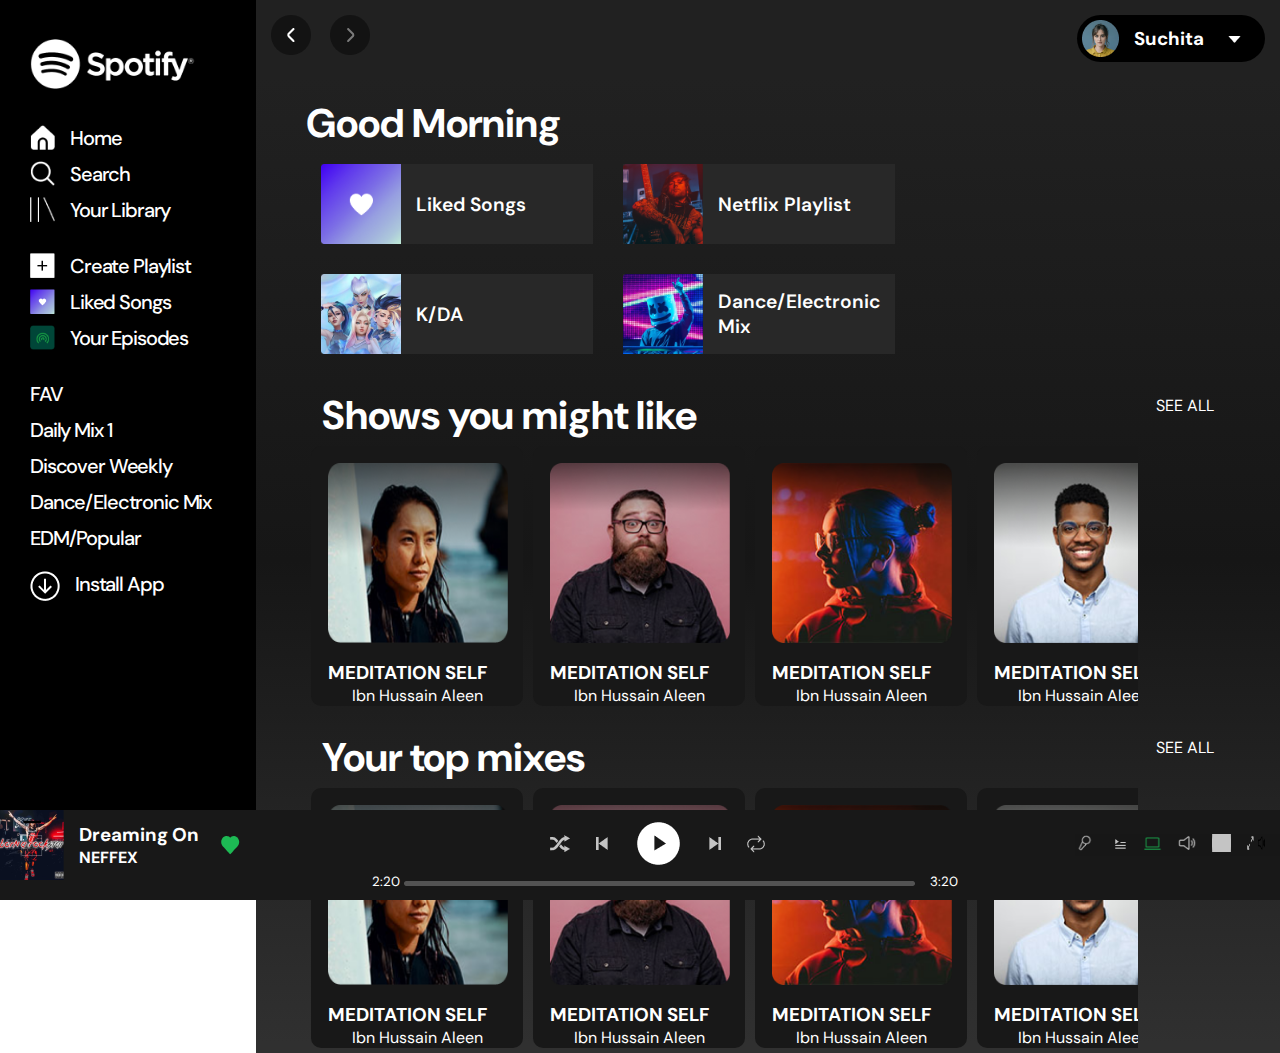
==== commit b1fff59f: "making changes" ====
--- a/index.html
+++ b/index.html
@@ -81,11 +81,11 @@
             </div>
 
             <div class="your-profile">
-              <a href="#" class="flex"
-                ><img src="./figma/1/profile.png" />
-                <h3>Suchita Agrawal</h3>
-                <img src="./figma/1/down.png"
-              /></a>
+              <a href="#" class="flex">
+                <img src="./figma/1/profile.png" />
+                <h3>Suchita</h3>
+                <img src="./figma/1/down.png">
+              </a>
             </div>
           </div>
         </div>
@@ -344,7 +344,7 @@
                 <img src="./figma/1/speaker-white.png" alt="img" />
               </button>
               <button type="button">
-                <img src="./figma/1/volume-bar.png" alt="img" />
+                <img class="rectangle" src="./figma/1/volume-bar.png" alt="img" />
               </button>
               <button type="button">
                 <img src="./figma/1/strech-speaker.png" alt="img" />
@@ -352,9 +352,9 @@
             </div>
           </div>
 
-            <div class="listening-on-device">
+            <!-- <div class="listening-on-device">
                <button type="button"><img src="./figma/1/Listening on DEVICE.png"></button>
-            </div>
+            </div>  -->
         </div>
       </div>
     </div>
--- a/style.css
+++ b/style.css
@@ -62,7 +62,7 @@
     left:0;
     right: 0;
     top: 90%;
-     padding-bottom: 90px;
+    padding-bottom: 90px;
     /* margin-bottom: 90px; */
     /* flex-wrap: wrap; */
     /* overflow-x: auto; */
@@ -79,7 +79,7 @@
 } */
 
 .side-nav-bar{
-    padding-left: 45px;
+    padding-left: 30px;
     font-family: 'DM Sans', sans-serif;
     font-size: 20px;
     font-weight: 500;
@@ -101,9 +101,12 @@
     position: sticky; 
 }
 .left{
-    margin-block: 20px;
-}
-
+    margin-block: 10px;
+}
+.left ul li a img{
+    height: 25px;
+    width: 25px;
+}
 ul{
     list-style-type: none;
     display: flex;
@@ -113,10 +116,10 @@
 }
 
 li{
-    margin-bottom: 20px;
+    margin-bottom: 10px;
 }
 img{
-    margin-right: 20px;
+    margin-right: 15px;
     
 }
 a:hover{
@@ -145,42 +148,45 @@
 .your-profile{
     background-color: black;
     border-radius: 33px;
-    padding: 10px;
-    display: flex;
-    
-}
-
-.your-profile a h3{
-    font-weight: 500;
-    font-size: 25px;
-    
+    padding: 5px;    
+}
+
+.your-profile a{
+    display: flex;
+    align-items: center;
+    justify-content: center;
 }
 
 .left-right-button a img{
-     height: 50px;
-     width: 50px;
+     height: 40px;
+     width: 40px;
      cursor: not-allowed;
 
 }
 .title-playlist{
-    margin-left: 50px;
+    /* position: absolute; */
     width: 90%;
 }
 h2{
     color: white;
-    margin-top: 25px;
-    font-size: 50px;
+    margin-top: 20px;
+    font-size: 2.5rem;
 }
 .card-1{
     display: flex;
     color: white;
     background-color:#282828;
-    font-size: 26px;
-    width: 400px;
+    font-size: 1.2rem;
+    width: 17rem;
     align-items: center;
     font-weight: 600;
     margin: 15px;
 }
+
+.card-1 img{
+    width: 5rem;
+    height: 5rem;
+}
 .list-1{
     display: flex;
     /* justify-content: space-evenly; */
@@ -188,8 +194,9 @@
 }
 
 .title-playlist-2{
-    margin-left: 50px;
-    width: 80%;
+    /* margin-left: 50px; */
+    width: 90%;
+    /* position: absolute; */
     /* height: 900px; */
     /* background-color: gray; */
      overflow: auto; 
@@ -199,7 +206,7 @@
 }
 .heading{
     display: flex;
-    margin-inline: 50px;
+    margin-inline: 1rem;
     justify-content: space-between;
     align-items: center;
 }
@@ -213,24 +220,26 @@
     color: white;
     display: flex;
     flex-direction: column; 
+    justify-content: center;
+    text-align: center;
     align-items: center;
     background-color: #181818;
-    margin: 20px;
+    margin: 5px;
     border-radius: 10px;
 }
 
 .list-2{
-    width: 240px;
+    width: 100px;
     /* display: inline-block; */
     display: flex;
     
 }
 
 .card-2-img{
-    padding-left: 20px;
+    padding-left: 17px;
     padding-block: 17px;
-    width: 208px;
-    height: 208px;
+    width: 180px;
+    height: 180px;
 }
 .title-playlist .list-1 .card-1:hover{
     background-color: #303030;
@@ -243,8 +252,7 @@
 .music-player-option{
     display: flex;
     flex-direction: row;
-    justify-content: space-between;
-    margin: 20px;
+    justify-content: space-between;/
     overflow: scroll;
     /* flex-wrap: wrap; */
 }
@@ -256,13 +264,15 @@
 .artist-title-section{
     display: flex;
     align-items: center;
+    padding-bottom: 2rem;
 }
 .right-options{
     display: flex;
     align-items: center;
+    padding-bottom: 2rem;
 }
 .right-options button{
-    background-color: #181818;
+    background-color: #1818180c;
     border-style: none;
     cursor: pointer;
 }
@@ -276,20 +286,27 @@
     display: flex;
     flex-direction: column;
     align-items: center;
+    padding: 0.5rem;
 }
 .music-player-1{
     display: flex;
     align-items: center;
     /* justify-content: center; */
 }
+
 .music-player-1 p{
     color: white;
     margin-right: 10px;
 }
+
+.right-options button img{
+    width: 1.2rem;
+    height: 1.1rem;
+}
 .music-player-option button img:hover{
-    height: 50px;
-    width: 50px;
-    /* color: green; */
+    /* height: 20px; */
+    /* width: 20px; */
+    background-color: #303030;
 }
 
 .down-music-player{
@@ -298,7 +315,10 @@
     /* align-items: center; */
     /* justify-content: center; */
 }
-/* .listening-on-device button img{
-   width: 253%;
+ .listening-on-device button img{
+    position: absolute;
+    bottom: 0;
+    left: 0;
+    right: 0;
    background-color: black;
-} */+} 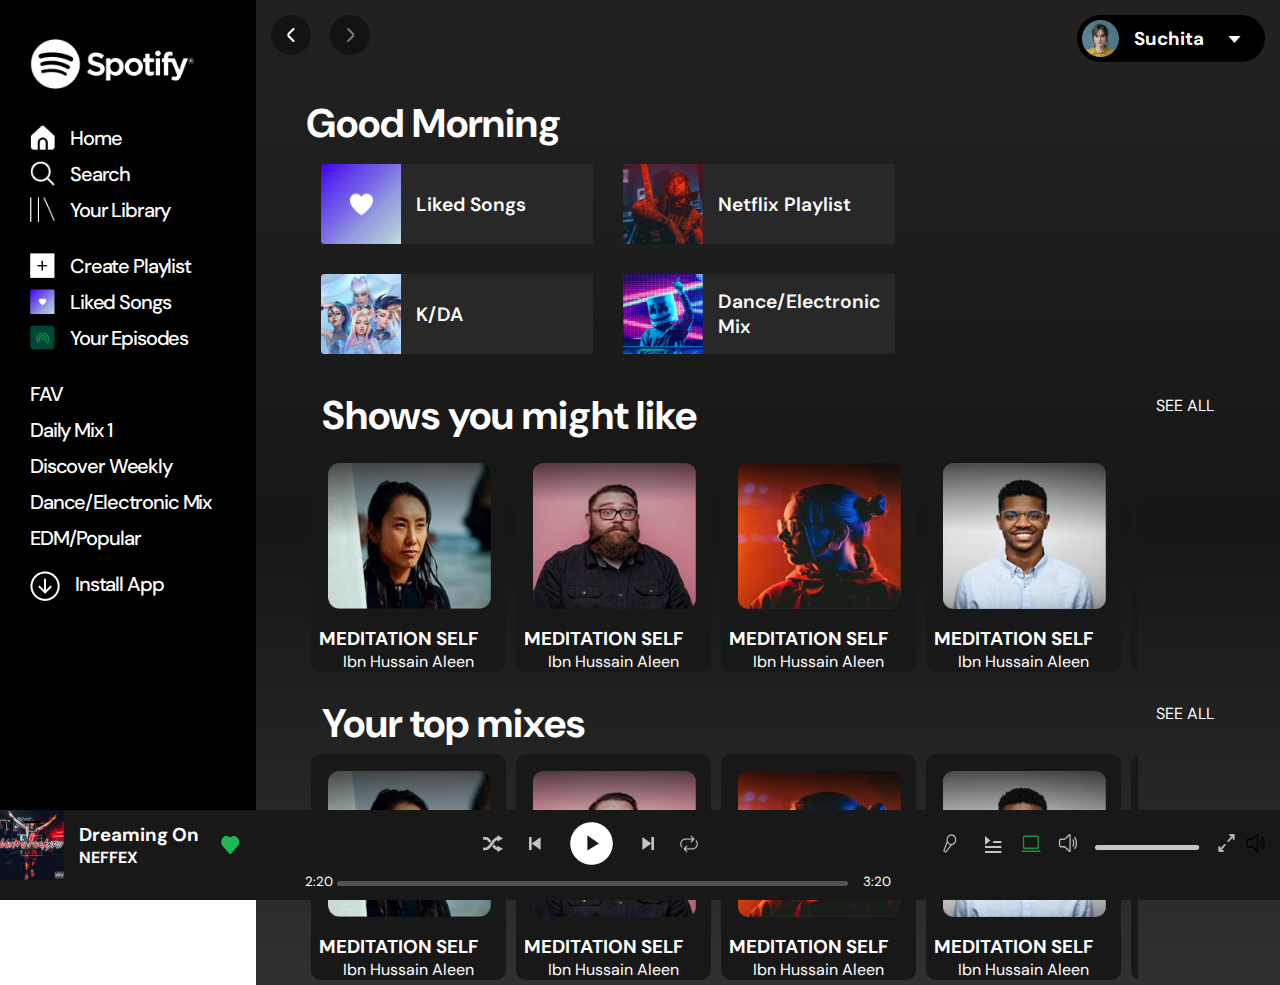
==== commit 51ce3027: "final" ====
--- a/index.html
+++ b/index.html
@@ -23,7 +23,7 @@
                 >
               </li>
               <li>
-                <a href="#" class="flex"
+                <a href="search.html" target="_blank" class="flex"
                   ><img src="./figma/1/Search.png" />Search</a
                 >
               </li>
--- a/style.css
+++ b/style.css
@@ -3,6 +3,7 @@
     margin: 0;
     padding: 0;
     font-family:'DM Sans', sans-serif;
+    box-sizing: border-box;
     /* background-color: black; */
     
 }
@@ -299,10 +300,10 @@
     margin-right: 10px;
 }
 
-.right-options button img{
+/* .right-options button img{
     width: 1.2rem;
     height: 1.1rem;
-}
+} */
 .music-player-option button img:hover{
     /* height: 20px; */
     /* width: 20px; */
